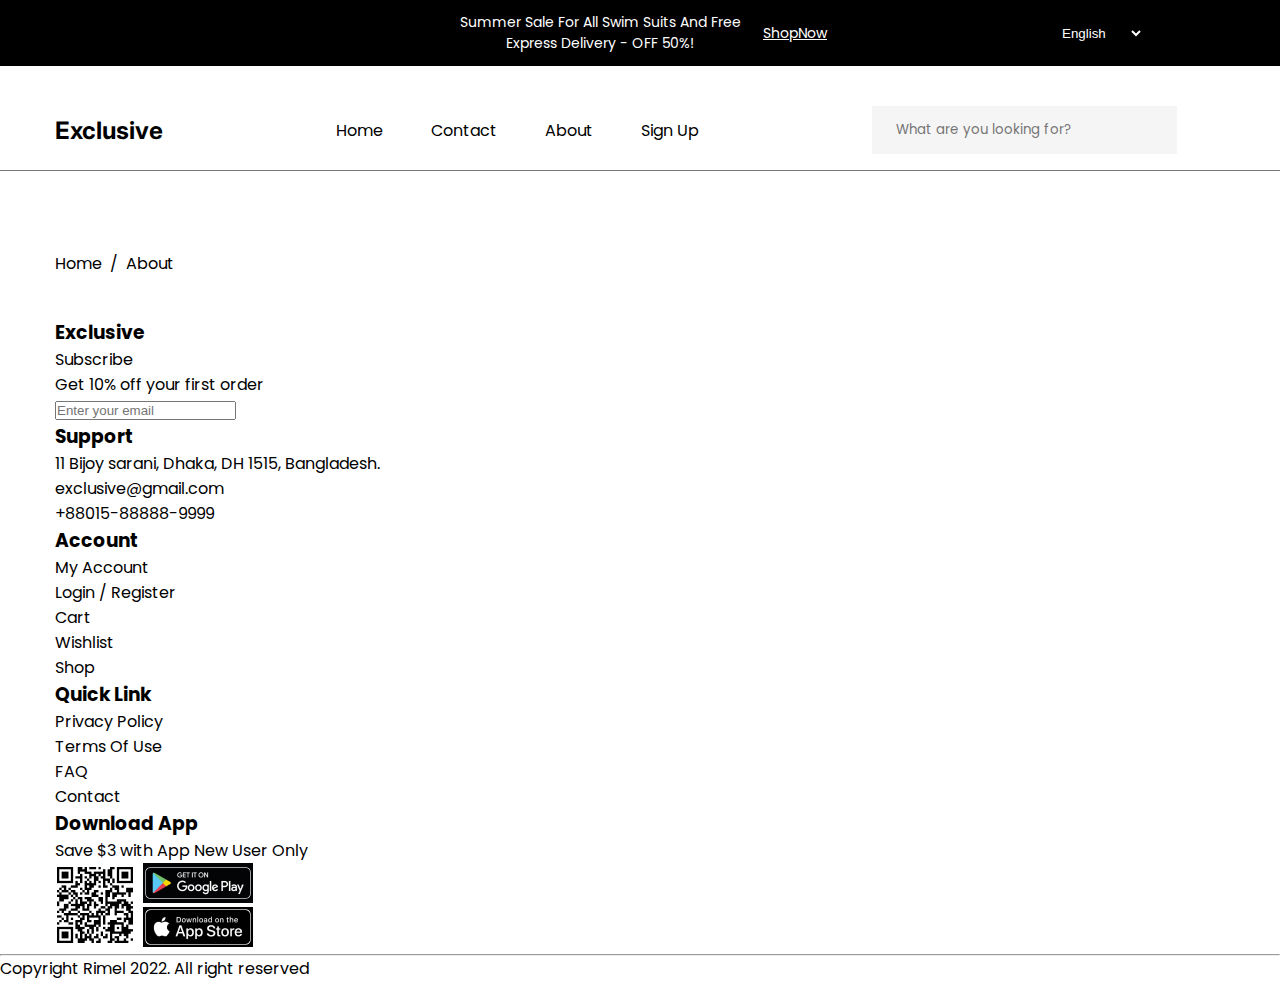
==== html/about.html @ 32acb26c "ad" ====
<!DOCTYPE html>
<html lang="en">

<head>
      <meta charset="UTF-8">
      <meta name="viewport" content="width=device-width, initial-scale=1.0">
      <title>Exclusive</title>
      <!-- Icons -->
      <link rel="stylesheet" href="https://cdnjs.cloudflare.com/ajax/libs/font-awesome/6.5.2/css/all.min.css"
            integrity="sha512-SnH5WK+bZxgPHs44uWIX+LLJAJ9/2PkPKZ5QiAj6Ta86w+fsb2TkcmfRyVX3pBnMFcV7oQPJkl9QevSCWr3W6A=="
            crossorigin="anonymous" referrerpolicy="no-referrer" />
      <!-- Fonts -->
      <link rel="preconnect" href="https://fonts.googleapis.com">
      <link rel="preconnect" href="https://fonts.gstatic.com" crossorigin>
      <link href="https://fonts.googleapis.com/css2?family=Inter:wght@100..900&family=Poppins:ital,wght@0,100;0,200;0,300;0,400;0,500;0,600;0,700;0,800;0,900;1,100;1,200;1,300;1,400;1,500;1,600;1,700;1,800;1,900&display=swap"
            rel="stylesheet">
      <!-- Css -->
      <link rel="stylesheet" href="../css/home.css">
      <link rel="stylesheet" href="../css/about.css">
      <link rel="stylesheet" href="../media/home_media.css">
</head>

<body>
      <section class="top">
            <p class="top_p">Summer Sale For All Swim Suits And Free Express Delivery - OFF 50%!</p>
            <a class="top_a" href="#">ShopNow</a>
            <select name="" id="" class="top_select">
                  <option value="eng">English</option>
                  <option value="Rus">Russion</option>
                  <option value="Uzb">Uzbekistan</option>
            </select>
      </section>
      <header>
            <nav class="nav">
                  <div class="container">
                        <div class="navbar">
                              <div class="nav_content">
                                    <div class="nav_logo">Exclusive</div>
                                    <ul class="nav_link">
                                          <li><a href="" class="nav_a ">Home</a></li>
                                          <li><a href="" class="nav_a">Contact</a></li>
                                          <li><a href="" class="nav_a nav_a1">About</a></li>
                                          <li><a href="./sign_up.html" class="nav_a">Sign Up</a></li>
                                    </ul>
                                    <div class="resNav">
                                          <i class="fa-solid fa-xmark fa-xl close" style="color: #ffffff;"></i>
                                          <ul class="nav_link resNav_list">
                                                <li><a href="" class="nav_a ">Home</a></li>
                                                <li><a href="" class="nav_a ">Contact</a></li>
                                                <li><a href="./about.html" class="nav_a">About</a></li>
                                                <li><a href="./sign_up.html" class="nav_a ">Sign Up</a></li>
                                          </ul>
                                    </div>
                                    <div class="nav_right">
                                          <i class="fa-solid fa-bars fa-xl bars" style="color: #000000;"></i>

                                          <div class="nav_input">
                                                <input type="text" placeholder="What are you looking for?"
                                                      class="nav_input">
                                                <i class="fa-solid fa-magnifying-glass fa-sm search"
                                                      style="color: #000000;"></i>
                                          </div>
                                          <i class="fa-regular fa-heart fa-xl" style="color: #000000;"></i>
                                          <i class="fa-solid fa-cart-shopping fa-xl" style="color: #000000;"></i>
                                    </div>
                              </div>
                        </div>
                  </div>
            </nav>
      </header>

      <main>
            <section class="our_story">
                  <div class="container">
                        <p class="home_about">Home  /  About</p>
                  </div>
            </section>
      </main>

      <footer class="footer">
            <div class="container">
                  <div class="footer_content">
                        <section class="Exclusive">
                              <h3 class="Exclusive_h3">Exclusive</h3>
                              <p class="Exclusive_p1">Subscribe</p>
                              <p class="Exclusive_p2">Get 10% off your first order</p>
                              <div class="Exc_input">
                                    <input type="text" class="Exc_input_input" placeholder="Enter your email">
                                    <i class="fa-regular fa-paper-plane fa-lg" style="color: #ffffff;"></i>
                              </div>
                        </section>
                        <section class="Exclusive">
                              <h3 class="Exclusive_h3 Exclusive2">Support</h3>
                              <p class="Exclusive_p2 Exclusive2">11 Bijoy sarani, Dhaka,  DH 1515, Bangladesh.</p>
                              <p class="Exclusive_p2 Exclusive2">exclusive@gmail.com</p>
                              <p class="Exclusive_p2 Exclusive2">+88015-88888-9999</p>
                        </section>
                        <section class="Exclusive">
                              <h3 class="Exclusive_h3 Exclusive2">Account</h3>
                              <p class="Exclusive_p2 Exclusive2">My Account</p>
                              <p class="Exclusive_p2 Exclusive2">Login / Register</p>
                              <p class="Exclusive_p2 Exclusive2">Cart</p>
                              <p class="Exclusive_p2 Exclusive2">Wishlist</p>
                              <p class="Exclusive_p2 Exclusive2">Shop</p>
                        </section>
                        <section class="Exclusive">
                              <h3 class="Exclusive_h3 Exclusive2">Quick Link</h3>
                              <p class="Exclusive_p2 Exclusive2">Privacy Policy</p>
                              <p class="Exclusive_p2 Exclusive2">Terms Of Use</p>
                              <p class="Exclusive_p2 Exclusive2">FAQ</p>
                              <p class="Exclusive_p2 Exclusive2">Contact</p>
                        </section>
                        <section class="Exclusive Exclusive3">
                              <h3 class="Exclusive_h3 Exclusive2">Download App</h3>
                              <p class="Exclusive_p2 Exclusive3_p">Save $3 with App New User Only</p>
                              <div class="Exclusive3_img">
                                    <img src="../img/Frame 719.png" alt="">
                                    <img src="../img/Frame 741.png" alt="">
                              </div>
                        </section>
                  </div>
            </div>
            <hr class="Footer_hr">
            <div class="footer_end">
                  Copyright Rimel 2022. All right reserved
            </div>
      </footer>
      <script src="../js/home.js"></script>
</body>

</html>
---- css/home.css ----
*{
      margin: 0;
      padding: 0;
      box-sizing: border-box;
}

body{
      overflow-x: hidden;
      font-family: "Poppins", sans-serif;
      /* font-family: "Inter", sans-serif; */
}

.container{
      max-width: 1190px;
      margin:  0 auto;
      padding: 0 10px;
}

.top{
      display: flex;
      align-items: center;
      text-align: center;
      background: #000;
      padding-top: 12px;
      padding-bottom: 12px;
      padding-left: 445px;
      padding-right: 136px;
      margin-bottom: 40px;
}

.top_p{
      color: #fff;
      font-size: 14px;
      margin-right: 8px;
}

.top_a{
      color: #fff;
      font-size: 14px;
      margin-right: 231px;
}

.bars{
      display: none;
}

.top_select{
      color: #fff;
      background: #000;
      border: none;
}

.nav{
      border-bottom: 1px solid #00000088;
      margin-top: 16px;
}

.nav_content{
      display: flex;
      align-items: center;
      justify-content: space-between;
      margin-bottom: 16px;
}

.nav_logo{
      color: #000;
      font-size: 24px;
      font-weight: 700;
      font-family: "Inter", sans-serif;
}

.nav_link{
      display: flex;
      align-items: center;
      gap: 48px;
      list-style: none;
}

.nav_a{
      text-decoration: none;
      color: #000;
}

.nav_right{
      display: flex;
      align-items: center;
      gap: 24px;
}

.nav_input{
      background: #F5F5F5;
      padding: 7px 12px;
}

.nav_input{
      border: none;
      outline: none;
      font-family: "Poppins", sans-serif;
}

.resNav{
      position: fixed;
      top: 0;
      left: 0;
      height: 100vh;
      width: 35%;
      background-color: #000;
      padding: 80px 40px;
      z-index: 1000;
      box-shadow: 2px 0px 10px #999;
      transform: translateX(-110%);
      transition: transform 0.3s linear;
}

.resNav_list{
      flex-direction: column;
      align-items: start;
}

.resNav_list a{
      color: #fff;
      font-size: 25px;
}

.resNav.active{
      transform: translateX(0%);
}

.close{
      display: flex;
      align-items: end;
      justify-content: end;
}

.things_content{
      display: flex;
      gap: 45px;
}

.things_right{
      display: flex;
      margin-top: 40px;
      background: #000;
      padding: 16px 64px;
      position: relative;
}

.things_left{
      display: flex;
      margin-top: 40px;
      line-height: 40px;
}

.hr{
      display: flex;
      flex-direction: column;
      width: 1px;
      height: 395px;
      background: #000;
}

.things_right_h1{
      font-size: 48px;
      font-weight: 600;
      color: #fafafa;
      font-family: "Inter", sans-serif;
      margin-bottom: 22px;
      width: 294px;
}

.things_right_img{
      margin-top: 50px;
      margin-bottom: 20px;
}

.things_right_a{
      color: #fafafa;
      margin-right: 10px;
}

.things_right_span1{
      width: 12px;
      height: 12px;
      gap: 12px;
      display: flex;
      border-radius: 50%;
      background-color: #636363;
}

.things_right_span2{
      width: 12px;
      height: 12px;
      gap: 12px;
      display: flex;
      border-radius: 50%;
      background-color: #636363;
}

.things_right_span4{
      width: 12px;
      height: 12px;
      gap: 12px;
      display: flex;
      border-radius: 50%;
      background-color: #636363;
}

.things_right_span5{
      width: 12px;
      height: 12px;
      gap: 12px;
      display: flex;
      border-radius: 50%;
      background-color: #636363;
}

.active_span{
      width: 14px;
      height: 14px;
      background: #DB4444;
      border: 2px solid #fff;
      border-radius: 50%;
}

.things_right_spans{
      display: flex;
      align-items: center;
      position: absolute;
      gap: 12px;
      left: 45%;
      bottom: 3%;
}

.things_right_img2{
      width: 496px;
      height: 352;
}

.discount_content{
      margin-top: 150px;
}

.discount_up_up_span{
      width: 20px;
      height: 40px;
      background: #DB4444;
      color: #DB4444;
      display: flex;
      border-radius: 4px;
}

.discount_up_up{
      display: flex;
      gap: 10px;
      align-items: center;
      margin-bottom: 24px;
}

.discount_up_up_h1{
      color: #DB4444;
      font-size: 16px;
}

.discount_up_down{
      display: flex;
      align-items: center;
      gap: 87px;
}

.discount_up_down_h1{
      font-size: 36px;
      font-family: "Inter", sans-serif;
      font-weight: 600;
}

.discount_time h1{
      font-size: 32px;
      font-weight: 700;
}

.discount_time .discount_span{
      font-size: 12px;
      font-weight: 500;
      margin-right: 45px;
}

.h1_span{
      color: #DB4444;
      font-size: 20px;
      margin-left: 17px;
      margin-right: 17px;
}


.discount_up{
      margin-bottom: 40px;
}

.discount_down{
      display: grid;
      gap: 30px;
      grid-template-columns: repeat(auto-fit, minmax(200px, 1fr));
      grid-template-rows: repeat(auto-fit, minmax(200px, 1fr));
      align-items: center;
      justify-content: center;
      margin: 0 auto;
}

.dowin_card_1{
      width: 270px;
      height: 350px;
}

._1{
      background: #F5F5F5;
      padding: 49px;
      width: 270px;
      height: 250px;
}

.card_span{
      width: 55px;
      height: 26px;
      background: #DB4444;
      color: #fff;
      text-align: center;
      border-radius: 4px;
      position: absolute;
      top: 2%;
      left: 2%;
}

.dowin_card_1{
      position: relative;
      transition: 0.3s;
      width: 270px;
      height: 250px;
}

.dowin_card_1:hover{
      transform: scale(1.1);
      cursor: pointer;
}

.down_card_icons{
      display: flex;
      align-items: center;
      flex-direction: column;
      position: absolute;
      top: 2%;
      right: 2%;
      gap: 10px;
}

.discount_down_card_h2{
      font-size: 16px;
      margin-bottom: 8px;
}

.discount_down_card_p{
      color: #DB4444;
      font-size: 16px;
      font-weight: 500;
}

.discount_down_card_p span{
      color: #636363;
      margin-left: 12px;
      text-decoration: line-through;
}

.discount_up_down{
      display: flex;
      align-items: center;
      justify-content: space-between;
}

.discount_up_icons{
      display: flex;
      align-items: center;
      gap: 8px;
      text-align: center;
}

.discount_up_icons i{
      padding-top: 21px;
      width: 46px;
      height: 46px;
      background-color: #F5F5F5;
      text-align: center;
      border-radius: 50%;
      cursor: pointer;
      animation-name: arrow;
      animation-duration: 2s;
      transition: .3s;
}

.icons_1:hover{
      transform: translate(-11px);
}

.icons_2:hover{
      transform: translate(11px);
}

.discount_btn{
      padding: 16px 48px;
      background-color: #DB4444;
      color: #fff;
      border: 2px solid transparent;
      text-align: center;
      margin-left: 40%;
      font-family: "Poppins", sans-serif;
      cursor: pointer;
      margin-top: 100px;
      transition: .3s;
      margin-bottom: 60px;
}

.discount_btn:hover{
      background-color: transparent;
      color: #DB4444;
      border: 2px solid #DB4444;
}

.discount_btn:active{
      background-color: #db44447c;
}

.categories_card_1{
      width: 170px;
      height: 145px;
      border: 1px solid;
      border-radius: 4px;
      align-items: center;
      padding: 25px;
      text-align: center;
}

.categories_card_1:hover{
      background-color: #DB4444;
      color: #fff;
}

.categories_card_h{
      font-size: 16px;
      font-weight: 400;
      text-align: center;
}

.active_card{
      background: #DB4444;
      color: #fff;
      text-align: center;
}

.categories_down{
      display: grid;
      gap: 30px;
      grid-template-columns: repeat(auto-fit, minmax(200px, 1fr));
      align-items: center;
      justify-content: center;
      margin: 0 auto;
      text-align: center;
}

.categories_card_1:hover{
      transform: scale(1.1);
      cursor: pointer;
}


.categories_card_1{
      transition: 0.3s linear;
}

.toCard{
      background-color: #000;
      padding: 8px 87px;
      color: #fff;
      transition: 0.3s;
      opacity: 0;
      position: absolute;
      top: 200px;
}
.toCard:hover{
      opacity: 1;
}

.toCard:active{
      background-color: #00000094;
}

.categories_down{
      margin-bottom: 70px;
}

.categories_hr{
      margin-bottom: 70px;
}


.experience_content{
      display: flex;
      margin-top: 280px;
      background-color: #000;
      height: 500px;
      padding: 43px 65px;
      margin-bottom: 71px;
      align-items: center;
      justify-content: space-between;
}

.exp_left_p{
      color: #00FF66;
      font-size: 16px;
      font-weight: 600;
      margin-bottom: 32px;
}

.exp_left_h{
      color: #fff;
      font-size: 48px;
      font-weight: 600;
      font-family: "Inter", sans-serif;
}

.exp_span{
      display: flex;
      align-items: center;
      gap: 24px;
      text-align: center;
      margin-top: 32px;
}

.exp_span2{
      background-color: #fff;
      width: 62px;
      height: 62px;
      border-radius: 50%;
      margin-bottom: 40px;
      font-weight: 600;
      padding-top: 10px;
      display: flex;
      align-items: center;
      flex-direction: column;
}

.exp_span2 span{
      font-size: 11px;
}

.exp_btn{
      padding: 16px 48px;
      color: #fafafa;
      background: #00FF66;
      border: 2px solid transparent;
      font-size: 16px;
      font-weight: 500;
      transition: .3s;
      border-radius: 4px;
}

.exp_btn:hover{
      cursor: pointer;
      border: 2px solid #00FF66;
      background-color: transparent;
}

.exp_btn:active{
      background-color: #00ff6688;
}

.products_card{
      margin-top: 160px;
}

.featured_up{
      margin-top: 140px;
}
---- css/about.css ----
*{
      margin: 0;
      padding: 0;
      box-sizing: border-box
}

.home_about{
      margin-top: 80px;
      margin-bottom: 42px;
}
---- media/home_media.css ----
@media (max-width: 1250px) {
      .top {
            padding-left: 145px;
      }
}

@media (max-width: 1165px) {
      .things_content {
            gap: 35px;
      }
}

@media (max-width: 1145px) {
      .things_content {
            gap: 25px;
      }

      .things_left {
            margin-top: 30px;
            line-height: 30px;
      }

      .things_right {
            margin-top: 30px;
            background: #000;
            padding: 10px 56px;
      }
}


@media (max-width: 1105px) {
      .things_left {
            display: none;
      }

      .things_content {
            align-items: center;
      }

      .hr {
            display: none;
      }

      .things_right {
            width: 100%;
            align-items: center;
            justify-content: space-between;
      }
}

@media (max-width: 1060px){
      .exp_img{
            width: 530px;
            height: 300px;
      }
}

@media (max-width: 1005px){
      .exp_img{
            width: 500px;
            height: 270px;
      }
}

@media (max-width: 970px){
      .exp_span{
            gap: 14px;
      }
      .exp_img{
            width: 480px;
            height: 250px;
      }
}

@media (max-width: 930px) {
      .top_a {
            margin-right: 100px;
      }
}

@media (max-width: 905px) {
      .top_a {
            margin-right: 90px;
      }

      .bars {
            display: block;
      }

      .nav_link {
            display: none;
      }

      .resNav_list {
            display: flex;
      }
}

@media (max-width: 890px){
      .exp_img{
            width: 400px;
            height: 200px;
      }
}

@media (max-width: 855px) {
      .things_right_img2 {
            width: 450px;
            height: 312;
      }
}

@media (max-width: 810px){
      .experience_content{
            flex-direction: column;
            gap: 50px;
            height: 670px;
      }
}

@media (max-width: 805px) {
      .things_right_img2 {
            width: 400px;
            height: 290;
      }
}

@media (max-width: 760px) {
      .things_right_img2 {
            width: 350px;
            height: 230px;
      }
}

@media (max-width: 755px) {
      .top_a {
            margin-right: 50px;
            margin-left: 50px;
      }

      .top {
            padding-left: 45px;
      }
}

@media (max-width: 705px) {
      .things_right_img2 {
            width: 300px;
            height: 200px;
      }
}

@media (max-width: 655px) {
      .things_right_img2 {
            width: 270px;
            height: 170px;
      }
}

@media (max-width: 630px) {
      .things_right_img2 {
            width: 270px;
            height: 170px;
      }

      .things_right_h1 {
            font-size: 35px;
            font-weight: 600;
            color: #fafafa;
            font-family: "Inter", sans-serif;
            margin-bottom: 22px;
            width: 280px;
      }

      .things_right_img {
            margin-top: 40px;
            margin-bottom: 20px;
      }
}

@media (max-width: 620px) {
      .things_right_img {
            width: 170px;
            height: 40px;
      }
}

@media (max-width: 610px) {
      .things_right_img2 {
            display: none;
      }
}

@media (max-width: 540px) {
      .top {
            display: none;
      }
}

@media (max-width: 535px) {
      .discount_up_down{
            flex-direction: column;
      }
}


@media (max-width: 515px) {
      .nav_input {
            padding: 5px 9px;
      }

      .nav_right {
            gap: 15px;
      }
}

@media (max-width: 500px) {
      .resNav {
            width: 45%;
      }
}


@media (max-width: 470px) {
      .search {
            display: none;
      }
}

@media (max-width: 475px) {
      .nav_logo {
            display: none;
      }

      .nav_content {
            display: flex;
            align-items: center;
            text-align: center;
      }
}

@media (max-width: 430px) {
      .resNav {
            width: 47%;
      }
}

@media (max-width: 400px){
      .experience_content{
            height: 750px;
      }
      .exp_img{
            width: 350px;
            height: auto;
      }
}

@media (max-width: 395px) {
      .resNav {
            width: 50%;
      }
}
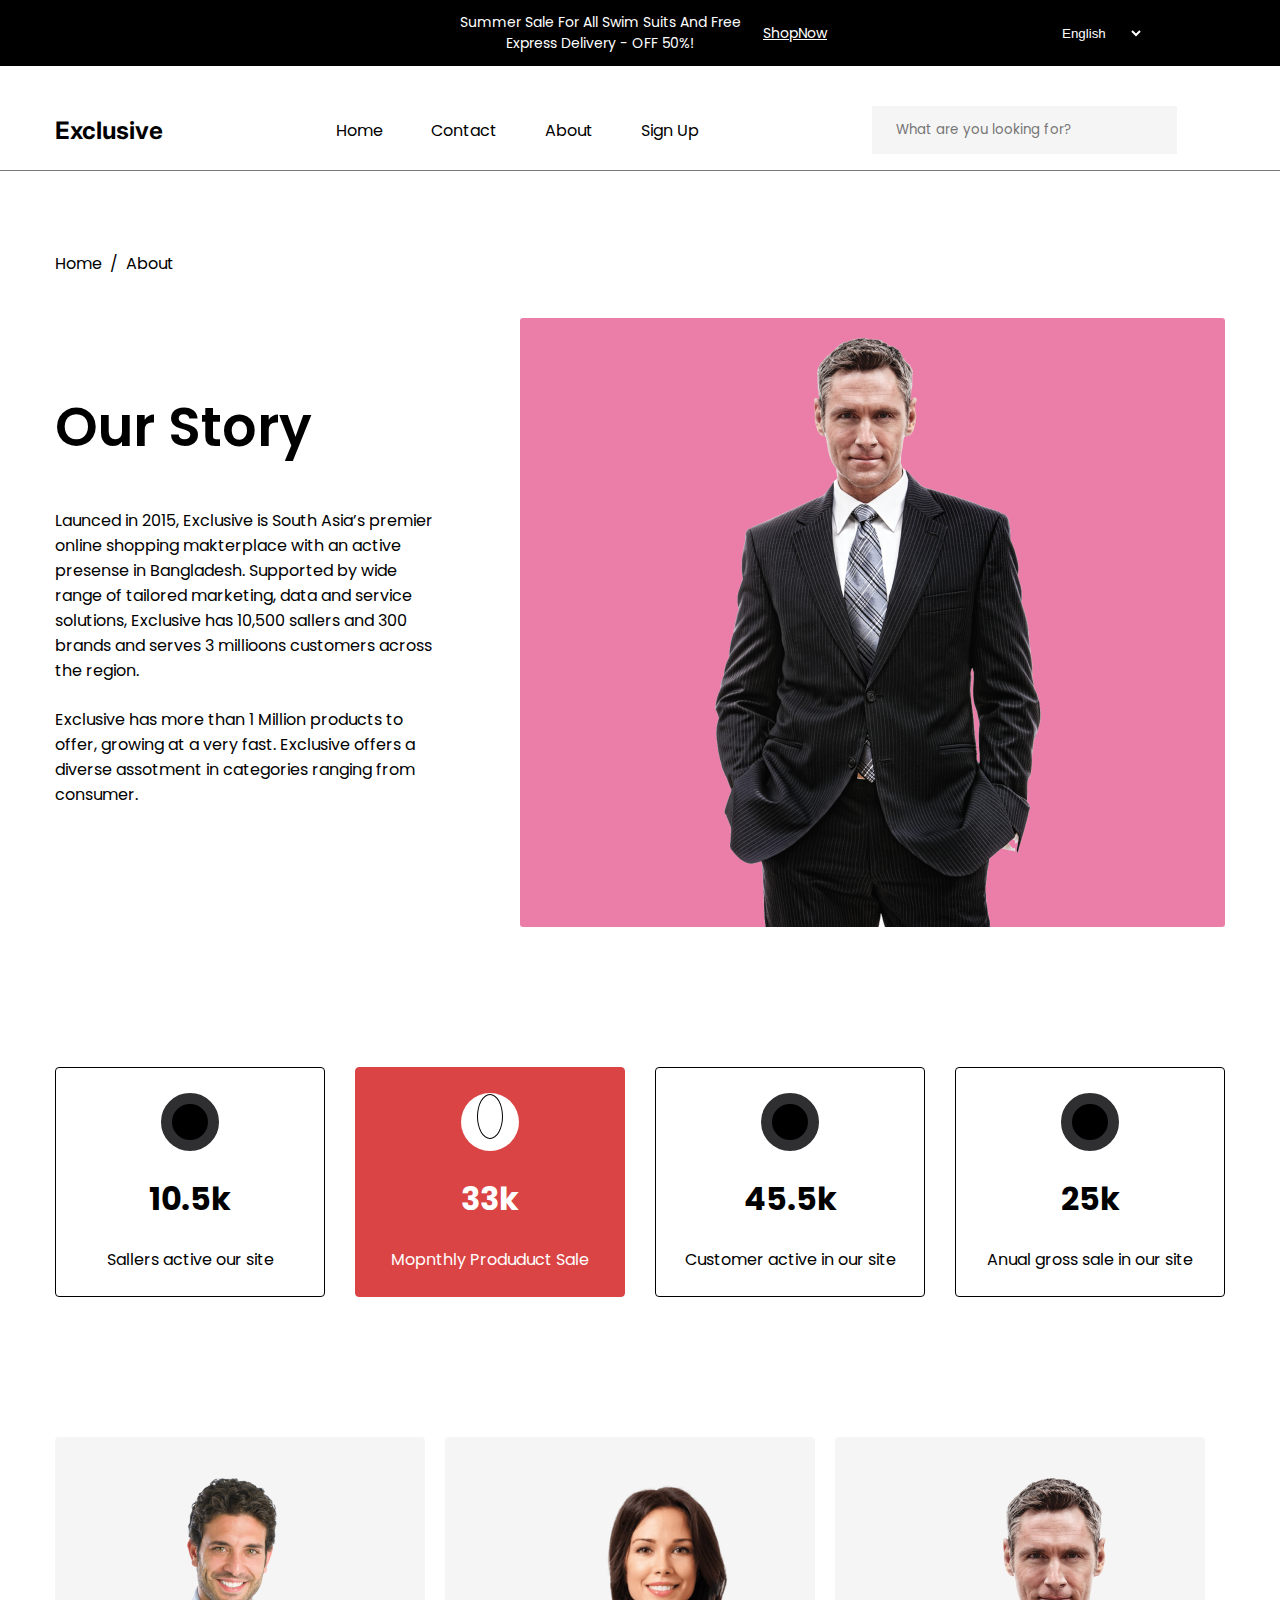
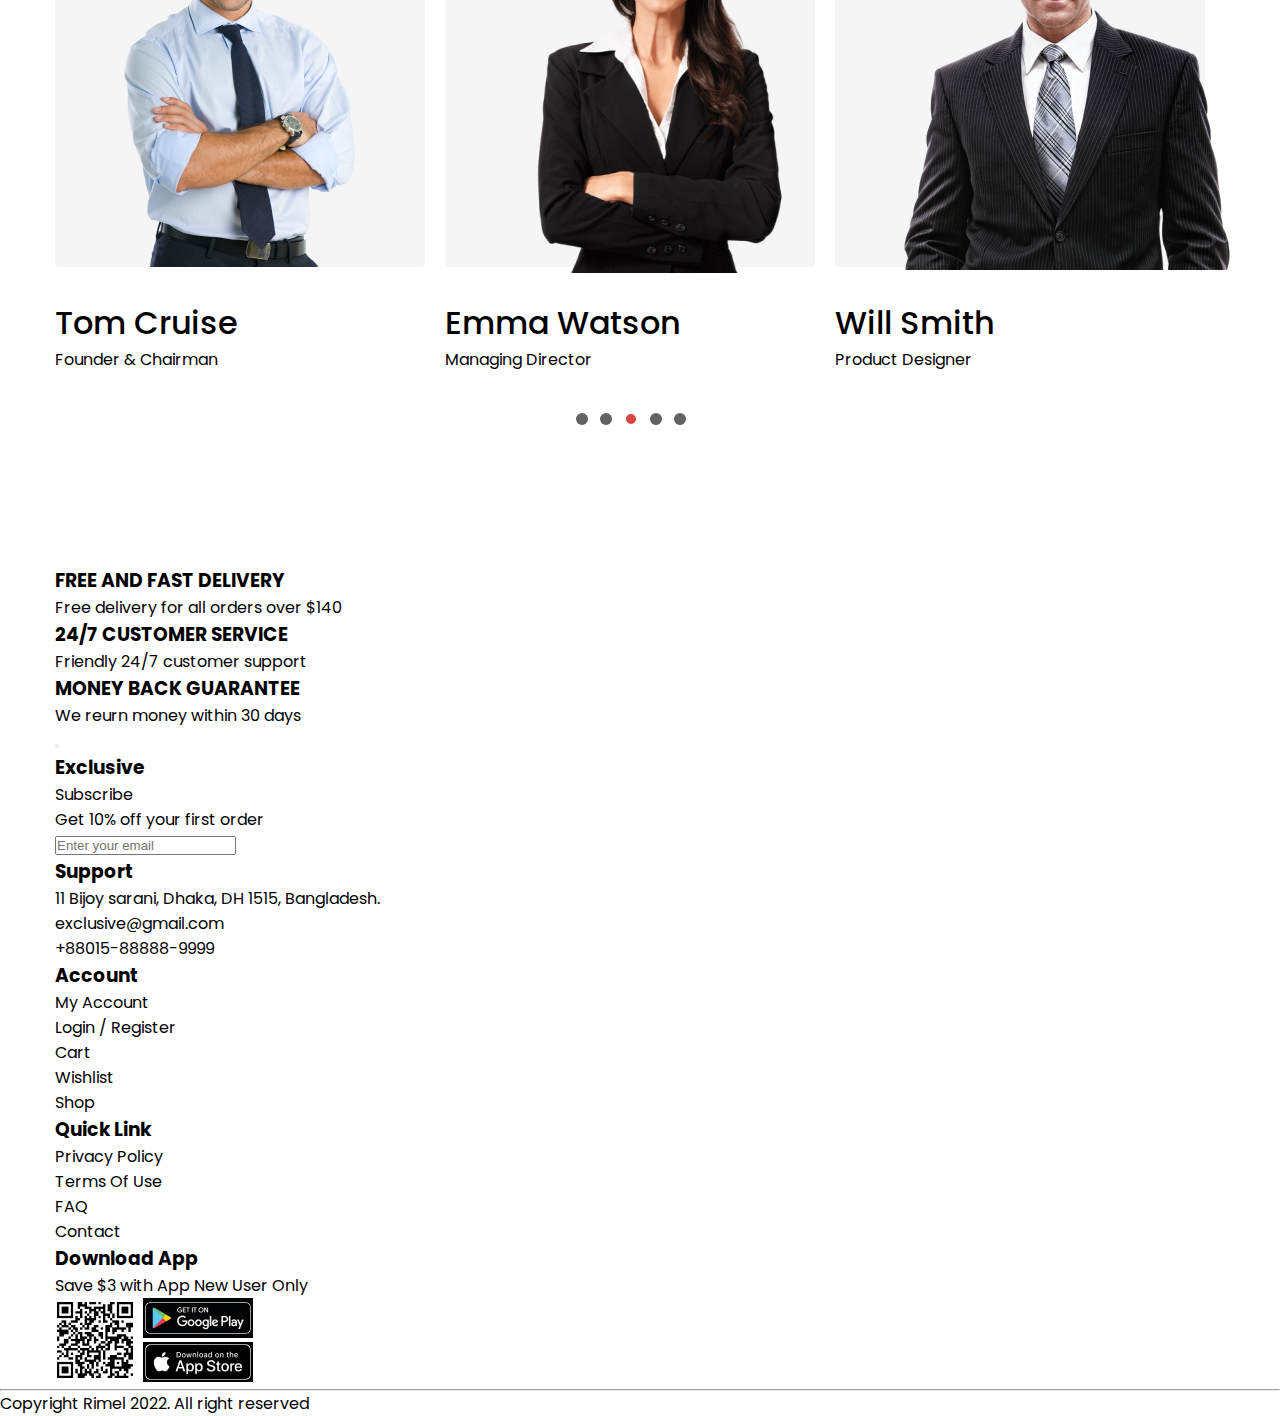
==== commit 3e1d666d: "a" ====
--- a/html/about.html
+++ b/html/about.html
@@ -18,6 +18,7 @@
       <link rel="stylesheet" href="../css/home.css">
       <link rel="stylesheet" href="../css/about.css">
       <link rel="stylesheet" href="../media/home_media.css">
+      <link rel="stylesheet" href="../media/about_media.css">
 </head>
 
 <body>
@@ -37,7 +38,7 @@
                               <div class="nav_content">
                                     <div class="nav_logo">Exclusive</div>
                                     <ul class="nav_link">
-                                          <li><a href="" class="nav_a ">Home</a></li>
+                                          <li><a href="./home.html" class="nav_a ">Home</a></li>
                                           <li><a href="" class="nav_a">Contact</a></li>
                                           <li><a href="" class="nav_a nav_a1">About</a></li>
                                           <li><a href="./sign_up.html" class="nav_a">Sign Up</a></li>
@@ -73,6 +74,131 @@
             <section class="our_story">
                   <div class="container">
                         <p class="home_about">Home  /  About</p>
+                        <div class="our_story_content">
+                              <div class="story_left">
+                                    <h1 class="story_left_h1">Our Story</h1>
+                                    <p class="story_left_p">Launced in 2015, Exclusive is South Asia’s premier online shopping makterplace with an active presense in Bangladesh. Supported by wide range of tailored marketing, data and service solutions, Exclusive has 10,500 sallers and 300 brands and serves 3 millioons customers across the region. </p>
+                                    <p>Exclusive has more than 1 Million products to offer, growing at a very fast. Exclusive offers a diverse assotment in categories ranging  from consumer.</p>
+                              </div>
+                              <div class="story_right">
+                                    <img src="../img/image 47 (2).png" alt="">
+                              </div>
+                        </div>
+                  </div>
+            </section>
+            <section>
+                  <div class="container">
+                        <div class="about_card_content">
+                              <div class="__1_card">
+                                    <div class="_1_card_icons">
+                                          <i class="fa-solid fa-shop" style="color: #ffffff;"></i>
+                                    </div>
+                                    <h2>10.5k </h2>
+                                    <p>Sallers active our site</p>
+                              </div>
+                              <div class="__1_card about_card_active">
+                                    <div class="_1_card_icons about_card_active2">
+                                          <i class="fa-solid fa-dollar-sign" style="color: #000000;"></i>
+                                    </div>
+                                    <h2>33k</h2>
+                                    <p>Mopnthly Produduct Sale</p>
+                              </div>
+                              <div class="__1_card">
+                                    <div class="_1_card_icons">
+                                          <i class="fa-solid fa-bag-shopping" style="color: #ffffff;"></i>
+                                    </div>
+                                    <h2>45.5k</h2>
+                                    <p>Customer active in our site</p>
+                              </div>
+                              <div class="__1_card">
+                                    <div class="_1_card_icons">
+                                          <i class="fa-solid fa-sack-dollar" style="color: #ffffff;"></i>
+                                    </div>
+                                    <h2>25k</h2>
+                                    <p>Anual gross sale in our site</p>
+                              </div>
+                        </div>
+                  </div>
+            </section>
+            <section class="workers">
+                  <div class="container">
+                        <div class="workers_cards">
+                              <div class="workers_1">
+                                    <div class="workers_card_img">
+                                          <img src="../img/image 46.png" alt="">
+                                    </div>
+                                    <h1 class="workers_card_h1">Tom Cruise</h1>
+                                    <p>Founder & Chairman</p>
+                                    <i class="fa-brands fa-twitter fa-lg" style="color: #000000;"></i>
+                                    <i class="fa-brands fa-instagram fa-lg" style="color: #000000;"></i>
+                                    <i class="fa-brands fa-linkedin fa-lg" style="color: #000000;"></i>
+                              </div>
+                              <div class="workers_1">
+                                    <div class="workers_card_img">
+                                          <img src="../img/image 51.png" alt="">
+                                    </div>
+                                    <h1 class="workers_card_h1">Emma Watson</h1>
+                                    <p>Managing Director</p>
+                                    <i class="fa-brands fa-twitter fa-lg" style="color: #000000;"></i>
+                                    <i class="fa-brands fa-instagram fa-lg" style="color: #000000;"></i>
+                                    <i class="fa-brands fa-linkedin fa-lg" style="color: #000000;"></i>
+                              </div>
+                              <div class="workers_1">
+                                    <div class="workers_card_img about_workers_end_card">
+                                          <img src="../img/image 47 (1).png" alt="">
+                                    </div>
+                                    <h1 class="workers_card_h1">Will Smith</h1>
+                                    <p>Product Designer</p>
+                                    <i class="fa-brands fa-twitter fa-lg" style="color: #000000;"></i>
+                                    <i class="fa-brands fa-instagram fa-lg" style="color: #000000;"></i>
+                                    <i class="fa-brands fa-linkedin fa-lg" style="color: #000000;"></i>
+                              </div>
+                        </div>
+                  </div>
+            </section>
+            <div class="things_right_spans about_span">
+                  <span class="things_right_span1"></span>
+                  <span class="things_right_span2"></span>
+                  <span class="things_right_span3 active_span"></span>
+                  <span class="things_right_span4"></span>
+                  <span class="things_right_span5"></span>
+            </div>
+            <section class="services">
+                  <div class="container">
+                        <div class="services_content">
+                              <div class="services_cards">
+                                    <div class="services_card1">
+                                          <div class="services_card1_up">
+                                                <div class="services_card_1_up_litte">
+                                                      <i class="fa-solid fa-truck fa-lg" style="color: #ffffff;"></i>
+                                                </div>
+                                          </div>
+                                          <h3>FREE AND FAST DELIVERY</h3>
+                                          <p>Free delivery for all orders over $140</p>
+                                    </div>
+                                    <div class="services_card1">
+                                          <div class="services_card1_up">
+                                                <div class="services_card_1_up_litte">
+                                                      <i class="fa-solid fa-headset fa-xl" style="color: #ffffff;"></i>
+                                                </div>
+                                          </div>
+                                          <h3>24/7 CUSTOMER SERVICE</h3>
+                                          <p>Friendly 24/7 customer support</p>
+                                    </div>
+                                    <div class="services_card1">
+                                          <div class="services_card1_up">
+                                                <div class="services_card_1_up_litte">
+                                                      <i class="fa-solid fa-shield-halved fa-xl"
+                                                            style="color: #ffffff;"></i>
+                                                </div>
+                                          </div>
+                                          <h3>MONEY BACK GUARANTEE</h3>
+                                          <p>We reurn money within 30 days</p>
+                                    </div>
+                              </div>
+                        </div>
+                        <button onclick="topFunction()" class="toTop"><i class="fa-solid fa-arrow-up fa-2xl"
+                                    style="color: #000000;"></i></button>
                   </div>
             </section>
       </main>
--- a/css/about.css
+++ b/css/about.css
@@ -4,7 +4,135 @@
       box-sizing: border-box
 }
 
+body{
+      overflow: hidden;
+}
+
 .home_about{
       margin-top: 80px;
       margin-bottom: 42px;
+}
+
+.story_left{
+      width: 525px;
+      height: 336px;
+      margin-bottom: 276px;
+}
+
+.story_left_h1{
+      font-size: 54px;
+      font-weight: 600;
+      margin-bottom: 40px;
+}
+
+.story_left_p{
+      font-size: 16px;
+      margin-bottom: 24px;
+}
+
+.story_right{
+      width: 705px;
+      height: 609px;
+      background-color: #EB7EA8;
+      padding: 20px 195px;
+      margin-bottom: 140px;
+      border-radius: 3px;
+}
+
+
+.our_story_content{
+      display: flex;
+      align-items: center;
+      gap: 75px;
+}
+
+.__1_card{
+      width: 270px;
+      height: 230px;
+      text-align: center;
+      border: 1px solid #000;
+      display: flex;
+      align-items: center;
+      justify-content: center;
+      border-radius: 4px;
+      flex-direction: column;
+}
+
+._1_card_icons{
+      background-color: #000;
+      width: 58px;
+      height: 58px;
+      text-align: center;
+      border-radius: 50%;
+      padding-top: 5px;
+      border: 11px solid #2F2E30;
+}
+
+.about_card_content{
+      display: grid;
+      grid-template-columns: auto auto auto auto;
+      align-items: center;
+      gap: 30px;
+      margin-bottom: 140px;
+}
+
+.__1_card h2{
+      font-size: 32px;
+      font-weight: 700;
+      margin: 24px 0;
+}
+
+.about_card_active{
+      background-color: #DB4444;
+      color: #fff;
+      border: 1px solid #DB4444;
+      border-radius: 4px;
+}
+
+.about_card_active2{
+      border: 11px solid #ffffffd2;
+      background-color: #fff;
+      padding-top: 0px;
+      text-align: center;
+
+}
+
+.about_card_active2 i{
+      border: 1px solid #000;
+      border-radius: 50%;
+      padding-top: 5px;
+      padding: 10px 12px;
+}
+
+.workers_card_img{
+      width: 370px;
+      height: 430px;
+      background-color: #f5f5f5;
+      text-align: center;
+      padding: 39px 67px;
+      margin-bottom: 32px;
+      border-radius: 4px;
+}
+
+.workers_card_h1{
+      font-size: 32px;
+      font-weight: 500;
+}
+
+.workers_cards{
+      display: grid;
+      align-items: center;
+      grid-template-columns: auto auto auto;
+      margin-bottom: 40px;
+}
+
+.about_span{
+      position: relative;
+      margin-bottom: 140px;
+}
+
+.about_workers_end_card img{
+      padding-top: 2px;
+      padding-left: 2px;
+
 }--- a/media/about_media.css
+++ b/media/about_media.css
@@ -0,0 +1,42 @@
+@media (max-width: 1170px) {
+      .about_card_content{
+            grid-template-columns: auto auto;
+      }
+      .workers_cards{
+      grid-template-columns: auto auto;
+      }
+      .our_story_content{
+            flex-direction: column;
+            gap: 5px;
+      }
+}
+
+@media (max-width: 700px) {
+      .story_right{
+            width: 650px;
+            height: 559px
+      }
+      .story_right img{
+            width: 450px;
+            height: auto;
+            margin-top: 20px;
+      }
+      .workers_cards{
+            grid-template-columns: auto;
+            align-items: center;
+            justify-content: center;
+      }
+}
+
+@media (max-width: 525px){
+      .about_card_content{
+            grid-template-columns:  auto;
+            align-items: center;
+            justify-content: center;
+      }
+      .workers_cards{
+            grid-template-columns: auto;
+            align-items: center;
+            justify-content: center;
+      }
+}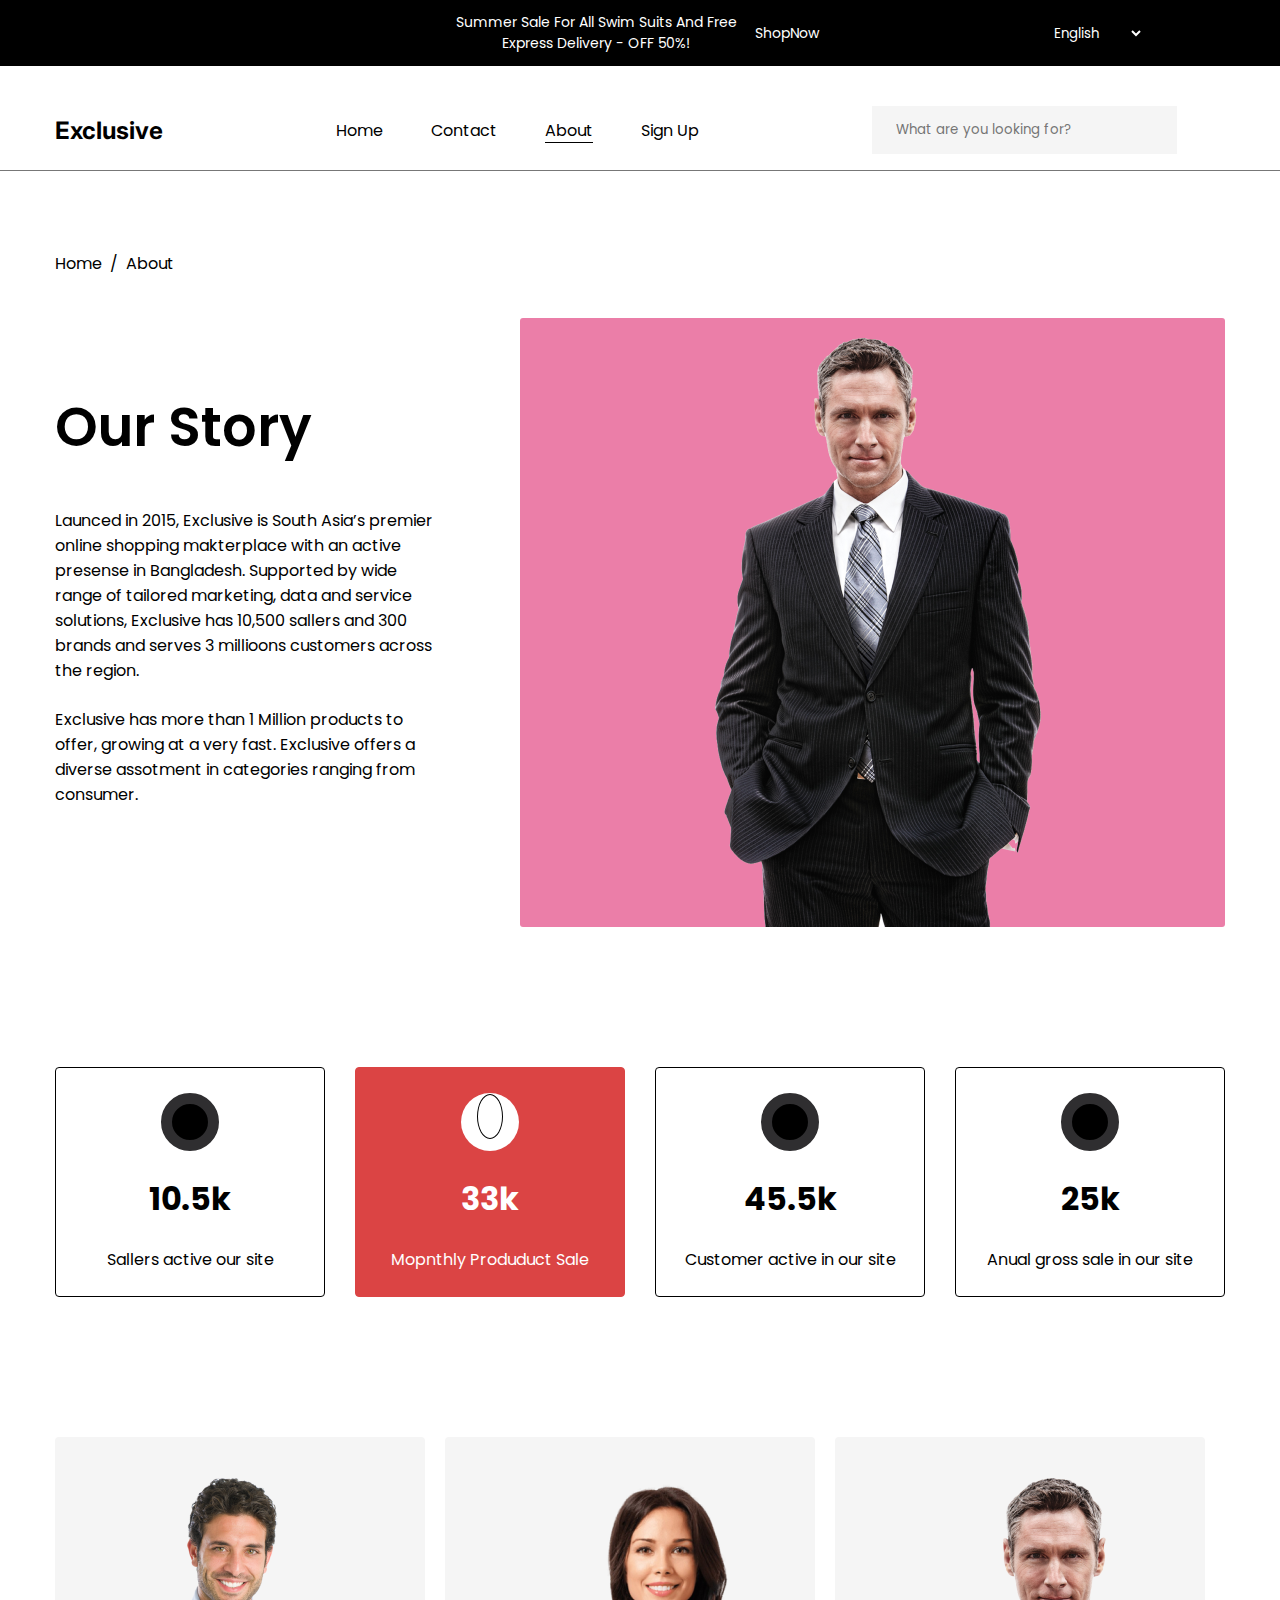
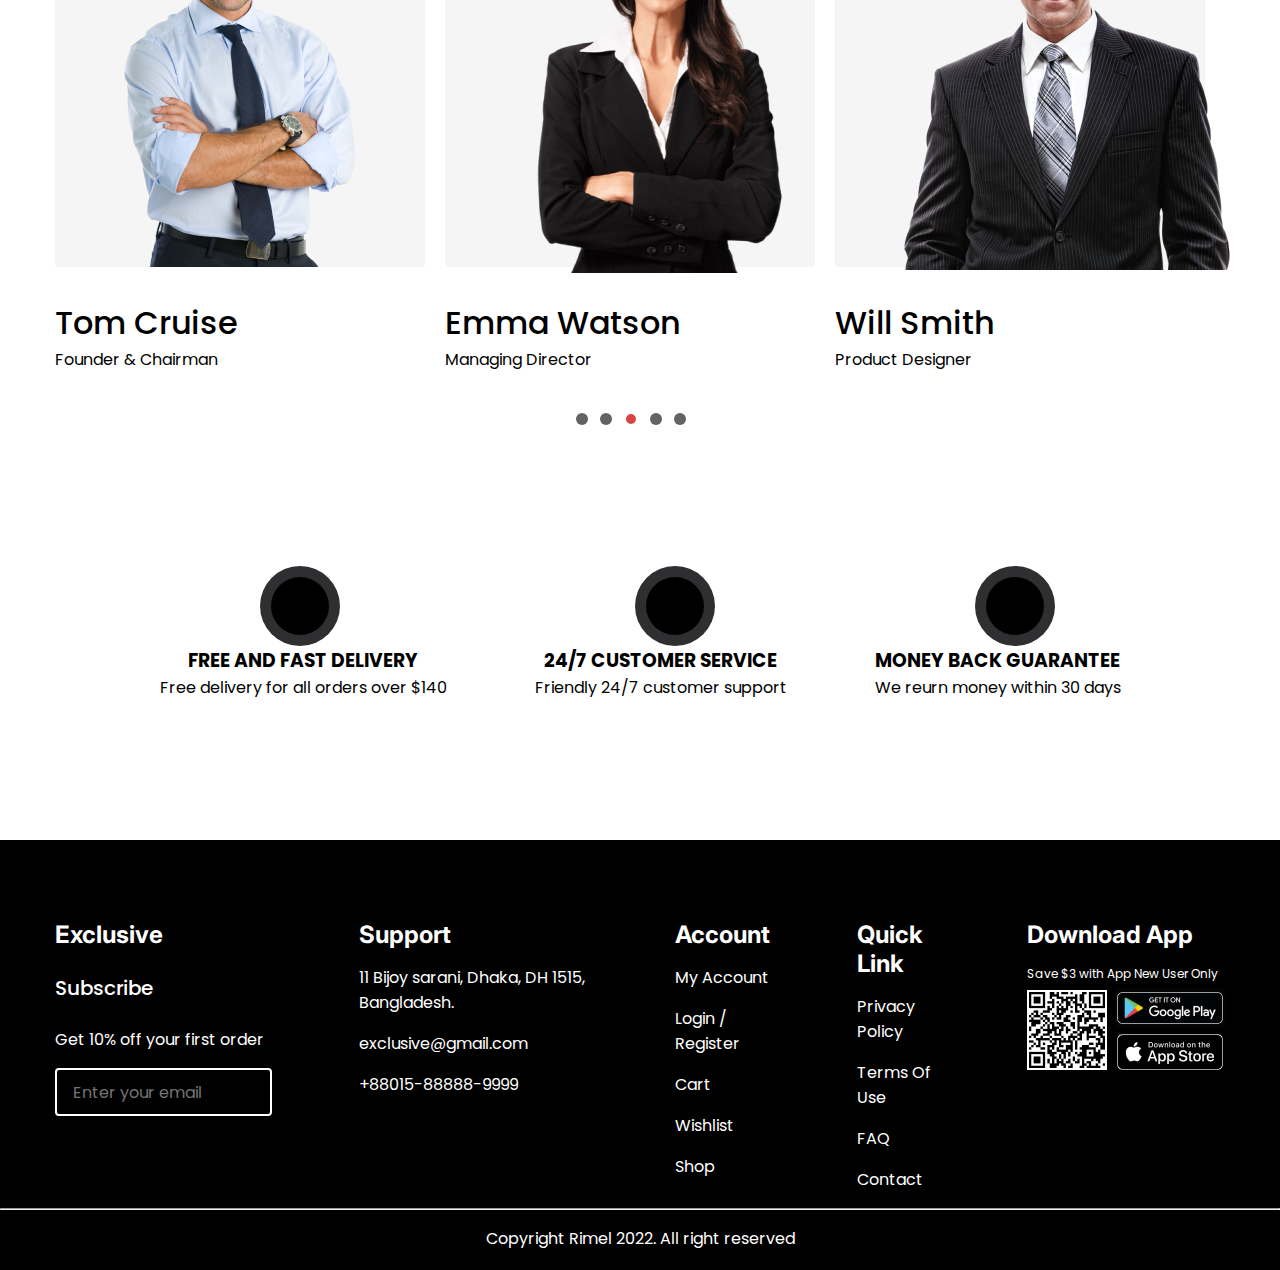
==== commit 6cd49dee: "a" ====
--- a/html/about.html
+++ b/html/about.html
@@ -38,16 +38,16 @@
                               <div class="nav_content">
                                     <div class="nav_logo">Exclusive</div>
                                     <ul class="nav_link">
-                                          <li><a href="./home.html" class="nav_a ">Home</a></li>
-                                          <li><a href="" class="nav_a">Contact</a></li>
-                                          <li><a href="" class="nav_a nav_a1">About</a></li>
+                                          <li><a href="../index.html" class="nav_a ">Home</a></li>
+                                          <li><a href="./contact.html" class="nav_a">Contact</a></li>
+                                          <li><a href="./about.html" class="nav_a nav_a1">About</a></li>
                                           <li><a href="./sign_up.html" class="nav_a">Sign Up</a></li>
                                     </ul>
                                     <div class="resNav">
                                           <i class="fa-solid fa-xmark fa-xl close" style="color: #ffffff;"></i>
                                           <ul class="nav_link resNav_list">
-                                                <li><a href="" class="nav_a ">Home</a></li>
-                                                <li><a href="" class="nav_a ">Contact</a></li>
+                                                <li><a href="../index.html" class="nav_a ">Home</a></li>
+                                                <li><a href="./contact.html" class="nav_a ">Contact</a></li>
                                                 <li><a href="./about.html" class="nav_a">About</a></li>
                                                 <li><a href="./sign_up.html" class="nav_a ">Sign Up</a></li>
                                           </ul>
@@ -197,8 +197,13 @@
                                     </div>
                               </div>
                         </div>
-                        <button onclick="topFunction()" class="toTop"><i class="fa-solid fa-arrow-up fa-2xl"
-                                    style="color: #000000;"></i></button>
+                        <button class="button toTop" onclick="topFunction()">
+                              <svg class="svgIcon" viewBox="0 0 384 512">
+                                    <path
+                                          d="M214.6 41.4c-12.5-12.5-32.8-12.5-45.3 0l-160 160c-12.5 12.5-12.5 32.8 0 45.3s32.8 12.5 45.3 0L160 141.2V448c0 17.7 14.3 32 32 32s32-14.3 32-32V141.2L329.4 246.6c12.5 12.5 32.8 12.5 45.3 0s12.5-32.8 0-45.3l-160-160z">
+                                    </path>
+                              </svg>
+                        </button>
                   </div>
             </section>
       </main>
--- a/css/home.css
+++ b/css/home.css
@@ -1,22 +1,27 @@
-*{
+* {
       margin: 0;
       padding: 0;
       box-sizing: border-box;
-}
-
-body{
+      text-decoration: none;
+}
+
+body {
       overflow-x: hidden;
       font-family: "Poppins", sans-serif;
       /* font-family: "Inter", sans-serif; */
 }
 
-.container{
+html {
+      scroll-behavior: smooth;
+}
+
+.container {
       max-width: 1190px;
-      margin:  0 auto;
+      margin: 0 auto;
       padding: 0 10px;
 }
 
-.top{
+.top {
       display: flex;
       align-items: center;
       text-align: center;
@@ -28,77 +33,77 @@
       margin-bottom: 40px;
 }
 
-.top_p{
+.top_p {
       color: #fff;
       font-size: 14px;
       margin-right: 8px;
 }
 
-.top_a{
+.top_a {
       color: #fff;
       font-size: 14px;
       margin-right: 231px;
 }
 
-.bars{
+.bars {
       display: none;
 }
 
-.top_select{
+.top_select {
       color: #fff;
       background: #000;
       border: none;
 }
 
-.nav{
+.nav {
       border-bottom: 1px solid #00000088;
       margin-top: 16px;
 }
 
-.nav_content{
+.nav_content {
       display: flex;
       align-items: center;
       justify-content: space-between;
       margin-bottom: 16px;
 }
 
-.nav_logo{
+.nav_logo {
       color: #000;
       font-size: 24px;
       font-weight: 700;
       font-family: "Inter", sans-serif;
 }
 
-.nav_link{
+.nav_link {
       display: flex;
       align-items: center;
       gap: 48px;
       list-style: none;
 }
 
-.nav_a{
+.nav_a {
       text-decoration: none;
       color: #000;
 }
 
-.nav_right{
+.nav_right {
       display: flex;
       align-items: center;
       gap: 24px;
 }
 
-.nav_input{
+.nav_input {
       background: #F5F5F5;
       padding: 7px 12px;
 }
 
-.nav_input{
+.nav_input {
       border: none;
       outline: none;
       font-family: "Poppins", sans-serif;
 }
 
-.resNav{
+.resNav {
       position: fixed;
       top: 0;
       left: 0;
@@ -112,32 +117,32 @@
       transition: transform 0.3s linear;
 }
 
-.resNav_list{
+.resNav_list {
       flex-direction: column;
       align-items: start;
 }
 
-.resNav_list a{
+.resNav_list a {
       color: #fff;
       font-size: 25px;
 }
 
-.resNav.active{
+.resNav.active {
       transform: translateX(0%);
 }
 
-.close{
+.close {
       display: flex;
       align-items: end;
       justify-content: end;
 }
 
-.things_content{
+.things_content {
       display: flex;
       gap: 45px;
 }
 
-.things_right{
+.things_right {
       display: flex;
       margin-top: 40px;
       background: #000;
@@ -145,13 +150,13 @@
       position: relative;
 }
 
-.things_left{
+.things_left {
       display: flex;
       margin-top: 40px;
       line-height: 40px;
 }
 
-.hr{
+.hr {
       display: flex;
       flex-direction: column;
       width: 1px;
@@ -159,7 +164,7 @@
       background: #000;
 }
 
-.things_right_h1{
+.things_right_h1 {
       font-size: 48px;
       font-weight: 600;
       color: #fafafa;
@@ -168,17 +173,17 @@
       width: 294px;
 }
 
-.things_right_img{
+.things_right_img {
       margin-top: 50px;
       margin-bottom: 20px;
 }
 
-.things_right_a{
+.things_right_a {
       color: #fafafa;
       margin-right: 10px;
 }
 
-.things_right_span1{
+.things_right_span1 {
       width: 12px;
       height: 12px;
       gap: 12px;
@@ -187,7 +192,7 @@
       background-color: #636363;
 }
 
-.things_right_span2{
+.things_right_span2 {
       width: 12px;
       height: 12px;
       gap: 12px;
@@ -196,7 +201,7 @@
       background-color: #636363;
 }
 
-.things_right_span4{
+.things_right_span4 {
       width: 12px;
       height: 12px;
       gap: 12px;
@@ -205,7 +210,7 @@
       background-color: #636363;
 }
 
-.things_right_span5{
+.things_right_span5 {
       width: 12px;
       height: 12px;
       gap: 12px;
@@ -214,7 +219,7 @@
       background-color: #636363;
 }
 
-.active_span{
+.active_span {
       width: 14px;
       height: 14px;
       background: #DB4444;
@@ -222,7 +227,7 @@
       border-radius: 50%;
 }
 
-.things_right_spans{
+.things_right_spans {
       display: flex;
       align-items: center;
       position: absolute;
@@ -231,16 +236,16 @@
       bottom: 3%;
 }
 
-.things_right_img2{
+.things_right_img2 {
       width: 496px;
       height: 352;
 }
 
-.discount_content{
+.discount_content {
       margin-top: 150px;
 }
 
-.discount_up_up_span{
+.discount_up_up_span {
       width: 20px;
       height: 40px;
       background: #DB4444;
@@ -249,54 +254,58 @@
       border-radius: 4px;
 }
 
-.discount_up_up{
+.discount_up_up {
       display: flex;
       gap: 10px;
       align-items: center;
       margin-bottom: 24px;
 }
 
-.discount_up_up_h1{
+.discount_up_up_h1 {
       color: #DB4444;
       font-size: 16px;
 }
 
-.discount_up_down{
+.discount_up_down {
       display: flex;
       align-items: center;
       gap: 87px;
 }
 
-.discount_up_down_h1{
+.discount_up_down_h1 {
       font-size: 36px;
       font-family: "Inter", sans-serif;
       font-weight: 600;
 }
 
-.discount_time h1{
+.discount_time h1 {
       font-size: 32px;
       font-weight: 700;
 }
 
-.discount_time .discount_span{
+.discount_time .discount_span {
       font-size: 12px;
       font-weight: 500;
       margin-right: 45px;
 }
 
-.h1_span{
+.h1_span {
       color: #DB4444;
       font-size: 20px;
       margin-left: 17px;
       margin-right: 17px;
 }
 
-
-.discount_up{
+.nav_a1 {
+      border-bottom: 1px solid #000;
+}
+
+
+.discount_up {
       margin-bottom: 40px;
 }
 
-.discount_down{
+.discount_down {
       display: grid;
       gap: 30px;
       grid-template-columns: repeat(auto-fit, minmax(200px, 1fr));
@@ -306,19 +315,19 @@
       margin: 0 auto;
 }
 
-.dowin_card_1{
+.dowin_card_1 {
       width: 270px;
       height: 350px;
 }
 
-._1{
+._1 {
       background: #F5F5F5;
       padding: 49px;
       width: 270px;
       height: 250px;
 }
 
-.card_span{
+.card_span {
       width: 55px;
       height: 26px;
       background: #DB4444;
@@ -330,19 +339,19 @@
       left: 2%;
 }
 
-.dowin_card_1{
+.dowin_card_1 {
       position: relative;
       transition: 0.3s;
       width: 270px;
       height: 250px;
 }
 
-.dowin_card_1:hover{
+.dowin_card_1:hover {
       transform: scale(1.1);
       cursor: pointer;
 }
 
-.down_card_icons{
+.down_card_icons {
       display: flex;
       align-items: center;
       flex-direction: column;
@@ -352,37 +361,37 @@
       gap: 10px;
 }
 
-.discount_down_card_h2{
+.discount_down_card_h2 {
       font-size: 16px;
       margin-bottom: 8px;
 }
 
-.discount_down_card_p{
+.discount_down_card_p {
       color: #DB4444;
       font-size: 16px;
       font-weight: 500;
 }
 
-.discount_down_card_p span{
+.discount_down_card_p span {
       color: #636363;
       margin-left: 12px;
       text-decoration: line-through;
 }
 
-.discount_up_down{
+.discount_up_down {
       display: flex;
       align-items: center;
       justify-content: space-between;
 }
 
-.discount_up_icons{
+.discount_up_icons {
       display: flex;
       align-items: center;
       gap: 8px;
       text-align: center;
 }
 
-.discount_up_icons i{
+.discount_up_icons i {
       padding-top: 21px;
       width: 46px;
       height: 46px;
@@ -395,15 +404,15 @@
       transition: .3s;
 }
 
-.icons_1:hover{
+.icons_1:hover {
       transform: translate(-11px);
 }
 
-.icons_2:hover{
+.icons_2:hover {
       transform: translate(11px);
 }
 
-.discount_btn{
+.discount_btn {
       padding: 16px 48px;
       background-color: #DB4444;
       color: #fff;
@@ -417,17 +426,17 @@
       margin-bottom: 60px;
 }
 
-.discount_btn:hover{
+.discount_btn:hover {
       background-color: transparent;
       color: #DB4444;
       border: 2px solid #DB4444;
 }
 
-.discount_btn:active{
+.discount_btn:active {
       background-color: #db44447c;
 }
 
-.categories_card_1{
+.categories_card_1 {
       width: 170px;
       height: 145px;
       border: 1px solid;
@@ -437,24 +446,24 @@
       text-align: center;
 }
 
-.categories_card_1:hover{
+.categories_card_1:hover {
       background-color: #DB4444;
       color: #fff;
 }
 
-.categories_card_h{
+.categories_card_h {
       font-size: 16px;
       font-weight: 400;
       text-align: center;
 }
 
-.active_card{
+.active_card {
       background: #DB4444;
       color: #fff;
       text-align: center;
 }
 
-.categories_down{
+.categories_down {
       display: grid;
       gap: 30px;
       grid-template-columns: repeat(auto-fit, minmax(200px, 1fr));
@@ -464,17 +473,17 @@
       text-align: center;
 }
 
-.categories_card_1:hover{
+.categories_card_1:hover {
       transform: scale(1.1);
       cursor: pointer;
 }
 
 
-.categories_card_1{
+.categories_card_1 {
       transition: 0.3s linear;
 }
 
-.toCard{
+.toCard {
       background-color: #000;
       padding: 8px 87px;
       color: #fff;
@@ -483,24 +492,25 @@
       position: absolute;
       top: 200px;
 }
-.toCard:hover{
+
+.toCard:hover {
       opacity: 1;
 }
 
-.toCard:active{
+.toCard:active {
       background-color: #00000094;
 }
 
-.categories_down{
+.categories_down {
       margin-bottom: 70px;
 }
 
-.categories_hr{
+.categories_hr {
       margin-bottom: 70px;
 }
 
 
-.experience_content{
+.experience_content {
       display: flex;
       margin-top: 280px;
       background-color: #000;
@@ -511,21 +521,21 @@
       justify-content: space-between;
 }
 
-.exp_left_p{
+.exp_left_p {
       color: #00FF66;
       font-size: 16px;
       font-weight: 600;
       margin-bottom: 32px;
 }
 
-.exp_left_h{
+.exp_left_h {
       color: #fff;
       font-size: 48px;
       font-weight: 600;
       font-family: "Inter", sans-serif;
 }
 
-.exp_span{
+.exp_span {
       display: flex;
       align-items: center;
       gap: 24px;
@@ -533,7 +543,7 @@
       margin-top: 32px;
 }
 
-.exp_span2{
+.exp_span2 {
       background-color: #fff;
       width: 62px;
       height: 62px;
@@ -546,11 +556,11 @@
       flex-direction: column;
 }
 
-.exp_span2 span{
+.exp_span2 span {
       font-size: 11px;
 }
 
-.exp_btn{
+.exp_btn {
       padding: 16px 48px;
       color: #fafafa;
       background: #00FF66;
@@ -561,20 +571,279 @@
       border-radius: 4px;
 }
 
-.exp_btn:hover{
+.exp_btn:hover {
       cursor: pointer;
       border: 2px solid #00FF66;
       background-color: transparent;
 }
 
-.exp_btn:active{
+.exp_btn:active {
       background-color: #00ff6688;
 }
 
-.products_card{
+.products_card {
       margin-top: 160px;
 }
 
-.featured_up{
+.featured_up {
       margin-top: 140px;
+}
+
+.featured_down {
+      display: flex;
+      margin-top: 60px;
+      gap: 30px;
+}
+
+.featured_card1 {
+      width: 570px;
+      height: 600px;
+      background: url(../img/ps5-slim-goedkope-playstation_large\ 1.png), linear-gradient(#000, #000);
+      background-position: bottom;
+      background-repeat: no-repeat;
+      padding: 0px 32px;
+      padding-top: 446px;
+      cursor: pointer;
+}
+
+.featured_card1_h3 {
+      color: #fafafa;
+      font-family: "Inter", sans-serif;
+      font-size: 24px;
+      font-weight: 500;
+}
+
+.featured_content {
+      margin-bottom: 140px;
+}
+
+.featured_card1_p {
+      color: #fafafa;
+      width: 242px;
+      margin-top: 16px;
+      margin-bottom: 16px;
+}
+
+.featured_card1_a {
+      color: #fafafa;
+      text-decoration: none;
+      border-bottom: 1px solid #fafafa;
+}
+
+.featured_card2 {
+      padding: 24px;
+      width: 570px;
+      padding-top: 135px;
+      padding-bottom: 24px;
+      height: 284px;
+      background: url(../img/attractive-woman-wearing-hat-posing-black-background\ 1.png), linear-gradient(#0D0D0D, #0D0D0D);
+      background-position: right;
+      background-repeat: no-repeat;
+}
+
+.featured_card3 {
+      width: 270px;
+      height: 284px;
+      margin-top: 32px;
+      background: url(../img/Frame\ 707.png), linear-gradient(#0D0D0D, #0D0D0D);
+      background-position: bottom;
+      background-repeat: no-repeat;
+      padding: 0 24px;
+      padding-top: 144px;
+}
+
+.featured_cards2 {
+      display: flex;
+      gap: 30px;
+}
+
+.featured_card4 {
+      background: url(../img/Frame\ 706.png), linear-gradient(#0D0D0D, #0D0D0D);
+      background-repeat: no-repeat;
+      background-position: bottom;
+}
+
+.services_cards {
+      display: flex;
+      align-items: center;
+      gap: 88px;
+      text-align: center;
+      justify-content: center;
+}
+
+.services_card1 {
+      text-align: center;
+}
+
+.services_card1_up {
+      background-color: #2F2E30;
+      width: 80px;
+      height: 80px;
+      text-align: center;
+      border-radius: 50%;
+      display: flex;
+      align-items: center;
+      justify-content: center;
+      margin-left: 100px;
+}
+
+.services_card_1_up_litte {
+      background-color: #000;
+      width: 58px;
+      height: 58px;
+      border-radius: 50%;
+      display: flex;
+      align-items: center;
+      justify-content: center;
+}
+
+.services_content {
+      margin-bottom: 140px;
+}
+
+.footer {
+      background-color: #000;
+      height: 430px;
+      padding-top: 80px;
+}
+
+.footer_content {
+      display: flex;
+      gap: 87px;
+}
+
+.Exc_input {
+      display: flex;
+      align-items: center;
+      border: 2px solid white;
+      height: 48px;
+      width: 217px;
+      padding: 12px 16px;
+      gap: 32px;
+      margin-top: 16px;
+      border-radius: 4px;
+}
+
+.Exc_input_input {
+      border: none;
+      outline: none;
+      color: #fff;
+      background-color: #000;
+      font-size: 16px;
+      font-weight: 400;
+      width: 130px;
+      height: 24px;
+}
+
+.Exclusive_h3 {
+      color: #fff;
+      font-size: 24px;
+      font-weight: 700;
+      font-family: "Inter", sans-serif;
+      margin-bottom: 24px;
+}
+
+.Exclusive_p1 {
+      color: #fff;
+      font-size: 20px;
+      font-weight: 500;
+      margin-bottom: 24px;
+}
+
+.Exclusive_p2 {
+      font-size: 16px;
+      font-weight: 400;
+      color: #fff;
+}
+
+.Exclusive2 {
+      margin-bottom: 16px;
+}
+
+.Exclusive3_p {
+      font-size: 12px;
+      margin-bottom: 5px;
+}
+
+.Exclusive3 {
+      width: 198px;
+      height: 210px;
+}
+
+.footer_end {
+      text-align: center;
+      font-size: 16px;
+      color: #fff;
+}
+
+.Footer_hr {
+      margin-bottom: 16px;
+}
+
+.button {
+      width: 50px;
+      height: 50px;
+      border-radius: 50%;
+      background-color: rgb(0, 0, 0);
+      border: none;
+      font-weight: 600;
+      display: flex;
+      align-items: center;
+      justify-content: center;
+      box-shadow: 0px 0px 0px 4px rgba(180, 160, 255, 0.253);
+      cursor: pointer;
+      transition-duration: 0.3s;
+      overflow: hidden;
+}
+
+.svgIcon {
+      width: 12px;
+      transition-duration: 0.3s;
+}
+
+.svgIcon path {
+      fill: white;
+}
+
+.button:hover {
+      width: 140px;
+      border-radius: 50px;
+      transition-duration: 0.3s;
+      background-color: #DB4444;
+      align-items: center;
+}
+
+.button:hover .svgIcon {
+      /* width: 20px; */
+      transition-duration: 0.3s;
+      transform: translateY(-200%);
+}
+
+.button::before {
+      position: absolute;
+      bottom: -20px;
+      content: "Back to Top";
+      color: white;
+      transition-duration: .3s;
+      font-size: 0px;
+      text-align: center;
+      display: flex;
+      padding-left: 25%;
+}
+
+.button:hover::before {
+      font-size: 13px;
+      opacity: 1;
+      bottom: unset;
+      /* transform: translateY(-30px); */
+      transition-duration: 0.3s;
+}
+
+.toTop {
+      background-color: #000000;
+      position: fixed;
+      bottom: 20px;
+      left: 90%;
+      transition: .3s;
+      display: none;
 }--- a/css/about.css
+++ b/css/about.css
@@ -1,11 +1,12 @@
 *{
       margin: 0;
       padding: 0;
-      box-sizing: border-box
+      box-sizing: border-box;
+      font-family: "Poppins", sans-serif;
 }
 
 body{
-      overflow: hidden;
+      overflow-x: hidden;
 }
 
 .home_about{
@@ -135,4 +136,72 @@
       padding-top: 2px;
       padding-left: 2px;
 
+}
+
+.button {
+      width: 50px;
+      height: 50px;
+      border-radius: 50%;
+      background-color: rgb(0, 0, 0);
+      border: none;
+      font-weight: 600;
+      display: flex;
+      align-items: center;
+      justify-content: center;
+      box-shadow: 0px 0px 0px 4px rgba(180, 160, 255, 0.253);
+      cursor: pointer;
+      transition-duration: 0.3s;
+      overflow: hidden;
+}
+
+.svgIcon {
+      width: 12px;
+      transition-duration: 0.3s;
+}
+
+.svgIcon path {
+      fill: white;
+}
+
+.button:hover {
+      width: 140px;
+      border-radius: 50px;
+      transition-duration: 0.3s;
+      background-color: #DB4444;
+      align-items: center;
+}
+
+.button:hover .svgIcon {
+      /* width: 20px; */
+      transition-duration: 0.3s;
+      transform: translateY(-200%);
+}
+
+.button::before {
+      position: absolute;
+      bottom: -20px;
+      content: "Back to Top";
+      color: white;
+      transition-duration: .3s;
+      font-size: 0px;
+      text-align: center;
+      display: flex;
+      padding-left: 25%;
+}
+
+.button:hover::before {
+      font-size: 13px;
+      opacity: 1;
+      bottom: unset;
+      /* transform: translateY(-30px); */
+      transition-duration: 0.3s;
+}
+
+.toTop {
+      background-color: #000000;
+      position: fixed;
+      bottom: 20px;
+      left: 90%;
+      transition: .3s;
+      display: none;
 }